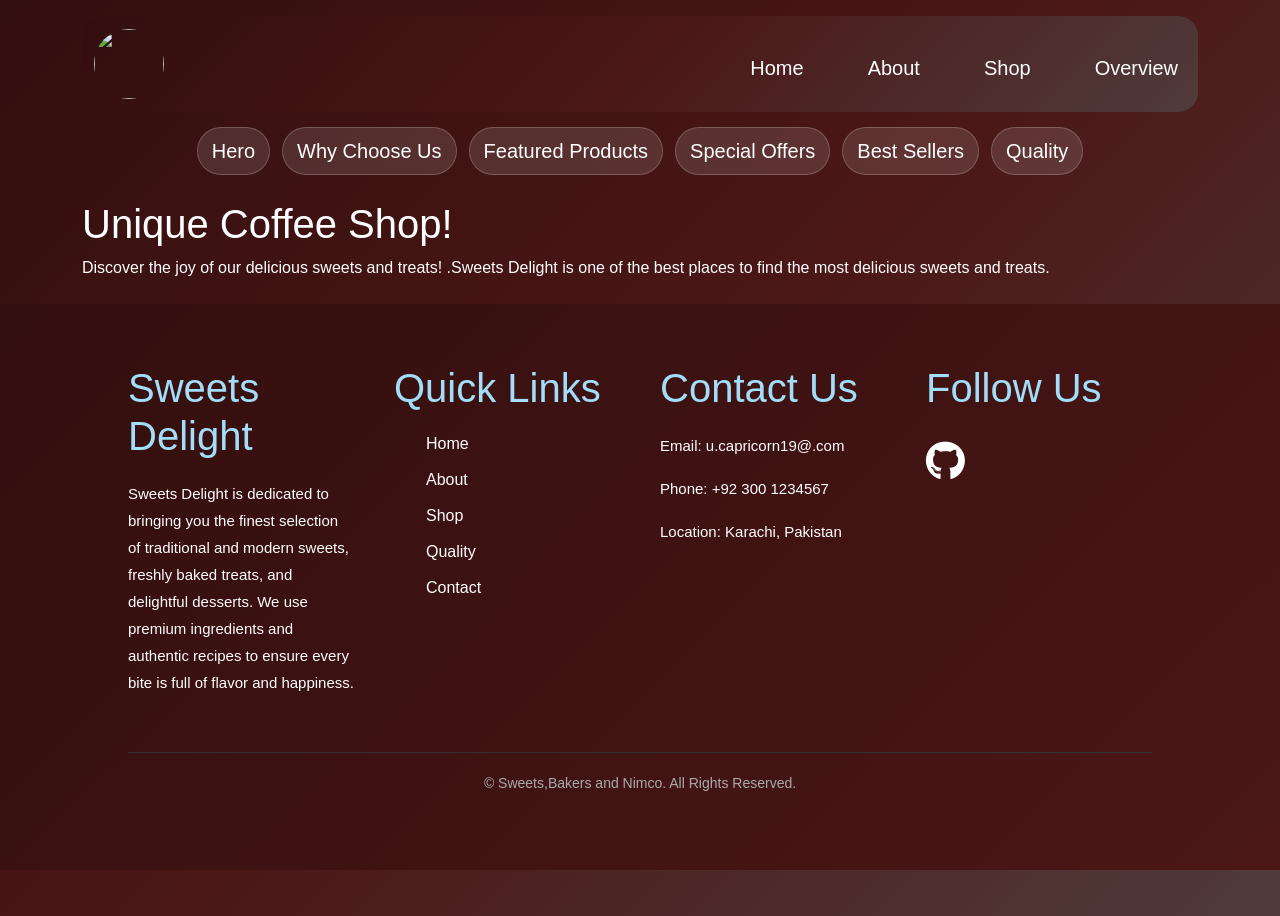
==== index.html @ 6c696651 "coffee" ====
<!DOCTYPE html>
<html lang="en">

<head>
    <meta charset="UTF-8">
    <meta name="viewport" content="width=device-width, initial-scale=1.0">
    <title>Sweets-Delight</title>
    <link rel="icon"
        href="https://encrypted-tbn0.gstatic.com/images?q=tbn:ANd9GcRHqGOe3bNOviGj0-IdmDJj21TCcK_6oTFHWf-xIBo3dw&s=10"
        type="image/x-icon">
    <link href="https://cdn.jsdelivr.net/npm/bootstrap@5.3.8/dist/css/bootstrap.min.css" rel="stylesheet"
        integrity="sha384-sRIl4kxILFvY47J16cr9ZwB07vP4J8+LH7qKQnuqkuIAvNWLzeN8tE5YBujZqJLB" crossorigin="anonymous">
    <link rel="stylesheet" href="https://cdnjs.cloudflare.com/ajax/libs/animate.css/4.1.1/animate.min.css" />
    <link rel="stylesheet" href="https://cdnjs.cloudflare.com/ajax/libs/font-awesome/6.5.1/css/all.min.css">
    <link rel="stylesheet" href="https://cdnjs.cloudflare.com/ajax/libs/animate.css/4.1.1/animate.min.css" />
    <link rel="stylesheet" href="https://cdn.jsdelivr.net/npm/bootstrap-icons@1.11.3/font/bootstrap-icons.min.css">
    <link rel="stylesheet" href="style.css">
</head>

<body>

    <div class="container-fluid">
        <div class="container">
            <nav class="navbar navbar-expand-lg navUl navnav mt-3">
                <div class="container-fluid">
                    <a class="navbar-brand" href="#"><img src="./images/bakery navbar.png" class="logo-1"></a>
                    <button class="navbar-toggler" type="button" data-bs-toggle="collapse"
                        data-bs-target="#navbarSupportedContent" aria-controls="navbarSupportedContent"
                        aria-expanded="false" aria-label="Toggle navigation">
                        <span class="navbar-toggler-icon"></span>
                    </button>
                    <div class="collapse navbar-collapse mt-2" id="navbarSupportedContent">
                        <ul class="navbar-nav navlist ms-auto mb-lg-0 gap-5">
                            <li class="nav-item">
                                <a class="nav-link blog" href="index.html">Home</a>
                            </li>
                            <li class="nav-item">
                                <a class="nav-link" href="about.html">About</a>
                            </li>
                            <li class="nav-item">
                                <a class="nav-link" href="shop.html">Shop</a>
                            </li>
                            <li class="nav-item">
                                <a class="nav-link" href="overview.html">Overview</a>
                            </li>
                        </ul>
                    </div>
                </div>
            </nav>
        </div>
    </div>
    <div class="page-section-nav">
        <a class="nav-link page-section-link" href="#hero">Hero</a>
        <a class="nav-link page-section-link" href="#why">Why Choose Us</a>
        <a class="nav-link page-section-link" href="#products">Featured Products</a>
        <a class="nav-link page-section-link" href="#special-offers">Special Offers</a>
        <a class="nav-link page-section-link" href="#best-sellers">Best Sellers</a>
        <a class="nav-link page-section-link" href="#quality">Quality</a>
    </div>


    <div class="container">
        <section class="hero my-4">
            <div class="hero-content">
                <h1>Unique Coffee Shop!</h1>
                <p class="sweetspara"> Discover the joy of our delicious sweets and treats! .Sweets Delight is one of
                    the best places to find the most delicious sweets and treats. </p>
            </div>
        </section>
    </div>


    <footer class="footer">
        <div class="footer-container">
            <div class="footer-col">
                <h2>Sweets Delight</h2>
                <p>
                    Sweets Delight is dedicated to bringing you the finest selection of traditional and modern sweets,
                    freshly baked treats, and delightful desserts. We use premium ingredients and authentic recipes to
                    ensure every bite is full of flavor and happiness.
                </p>
            </div>
            <div class="footer-col">
                <h2>Quick Links</h2>
                <ul>
                    <li><a href="index.html">Home</a></li>
                    <li><a href="about.html">About</a></li>
                    <li><a href="shop.html">Shop</a></li>
                    <li><a href="quality.html">Quality</a></li>
                    <li><a href="contact.html">Contact</a></li>
                </ul>
            </div>
            <div class="footer-col">
                <h2>Contact Us</h2>
                <p>Email: u.capricorn19@.com</p>
                <p>Phone: +92 300 1234567</p>
                <p>Location: Karachi, Pakistan</p>
            </div>
            <div class="footer-col">
                <h2>Follow Us</h2>
                <div class="social-icons">
                    <a href="https://github.com/UfaqFatima786" target="_blank">
                        <i class="fa-brands fa-github"></i>
                    </a>
                </div>
            </div>
        </div>
        <div class="footer-bottom">
            <p>© Sweets,Bakers and Nimco. All Rights Reserved.</p>
        </div>
    </footer>
    <script src="https://cdn.jsdelivr.net/npm/bootstrap@5.3.8/dist/js/bootstrap.bundle.min.js"
        integrity="sha384-FKyoEForCGlyvwx9Hj09JcYn3nv7wiPVlz7YYwJrWVcXK/BmnVDxM+D2scQbITxI"
        crossorigin="anonymous"></script>
    <script src="app.js"></script>
</body>

</html>
---- style.css ----
html {
    scroll-behavior: smooth;
}

body {
    background: linear-gradient(135deg, #330e0e, #4b1717, #503b3b);
    color: white;
    min-height: 100vh;
    margin: 0;
    overflow-x: hidden;
    font-family: 'Poppins', sans-serif;
}

.navbar {
    background: linear-gradient(135deg, #330e0e, #4b1717, #503b3b);
    border-radius: 20px;
    box-shadow: #9aecbc;
}

.page-section-nav {
    display: flex;
    flex-wrap: wrap;
    justify-content: center;
    gap: 12px;
    margin: 15px 0 25px;
    padding: 0 15px;
}

.page-section-link {
    padding: 8px 14px;
    border-radius: 999px;
    background: rgba(255, 255, 255, 0.12);
    border: 1px solid rgba(255, 255, 255, 0.2);
}

.page-section-link:hover {
    background: rgba(255, 255, 255, 0.24);
    color: #fff;
}

.logo-1 {
    width: 70px;
    height: 70px;
    border-radius: 50px;
}

.nav-link {
    color: white;
    transition: 0.3s ease;
    font-size: 20px;
    font-weight: 500px;
}

.nav-link:hover {
    color: #bff3f5;
    transform: scale(1.05);
    font-size: 20px;
}


.footer {
    background: linear-gradient(135deg, #330e0e, #4b1717);
    padding: 60px 10%;
    color: white;
    font-family: Arial, Helvetica, sans-serif;
}

.footer-container {
    display: grid;
    grid-template-columns: repeat(4, 1fr);
    gap: 40px;
}

.footer-col h2 {
    color: #a2defa;
    margin-bottom: 20px;
    font-size: 40px;
    font-weight: 500;
}

.footer-col p {
    color: #ffffff;
    line-height: 1.8;
    font-size: 15px;
}

.footer-col ul {
    list-style: none;
}

.footer-col ul li {
    margin-bottom: 12px;
}

.footer-col ul li a {
    text-decoration: none;
    color: #ffffff;
    transition: 0.3s;
}

.footer-col ul li a:hover {
    color: #abadff;
    padding-left: 5px;
}

.social-icons {
    display: flex;
    flex-direction: column;
    gap: 12px;
}

.social-icons a {
    text-decoration: none;
    color: #ffffff;
    font-size: 40px;
    transition: 0.3s;
}

.social-icons a:hover {
    color: #00ffaa;
    transform: translateX(5px);
}

.footer-bottom {
    text-align: center;
    border-top: 1px solid #333;
    margin-top: 40px;
    padding-top: 20px;
}

.footer-bottom p {
    color: #aaa;
    font-size: 14px;
}

@media(max-width:992px) {
    .navbar {
        text-align: center;
    }
}


@media(max-width:768px) {
    .footer {
        padding: 50px 20px;
    }

    .footer-container {
        grid-template-columns: 1fr;
        text-align: center;
        justify-items: center;
        align-items: center;
        gap: 30px;
    }

    .footer-col {
        width: 100%;
        display: flex;
        flex-direction: column;
        align-items: center;
        text-align: center;
    }

    .footer-col ul {
        padding: 0;
        margin: 0;
        list-style: none;
    }

    .footer-col ul li {
        margin: 10px 0;
    }

    .footer-col a {
        text-decoration: none;
    }

    .social-icons {
        display: flex;
        justify-content: center;
        align-items: center;
        gap: 15px;
    }

    .footer-bottom {
        text-align: center;
        margin-top: 30px;
    }

    .sweets-hero {
        text-align: center;
    }

    .bakery-heading {
        font-size: 32px;
        margin-top: 20px;
    }

    .sweetspara {
        font-size: 15px;
        padding: 0 20px;
    }
}
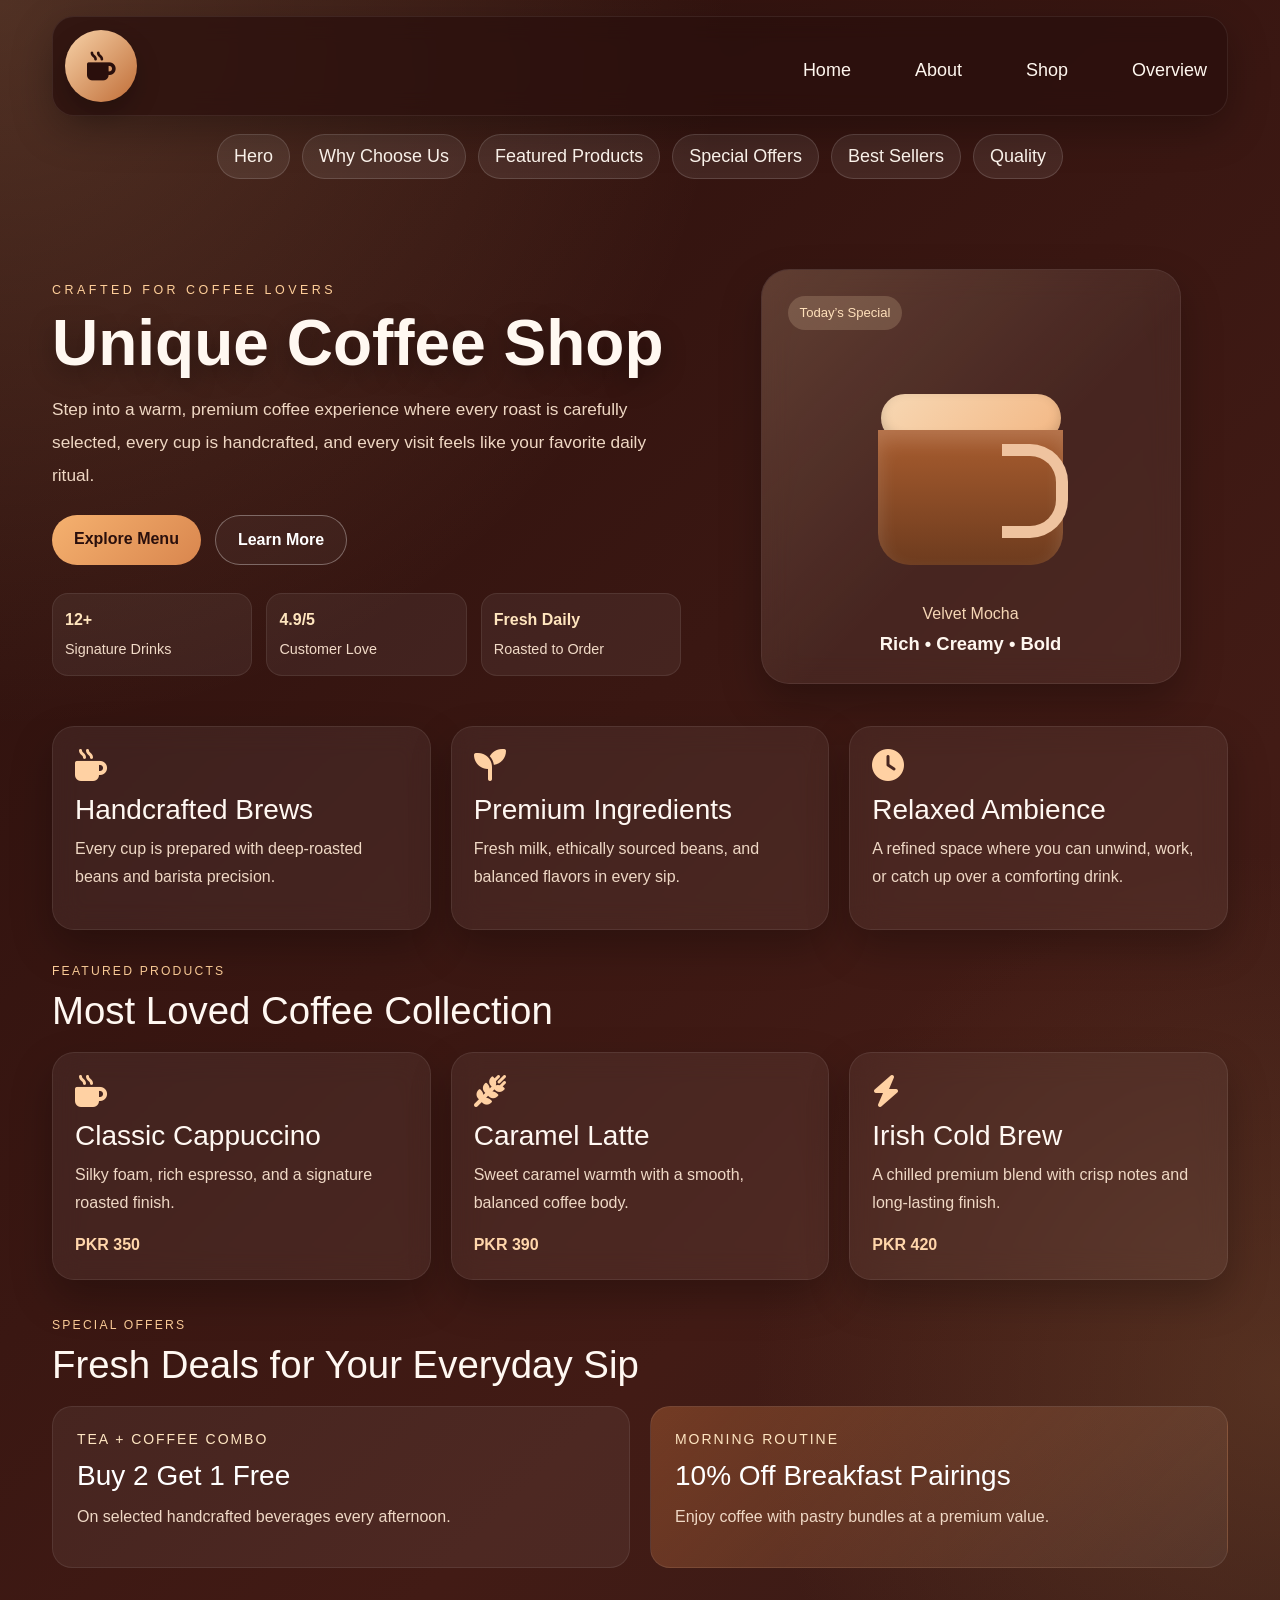
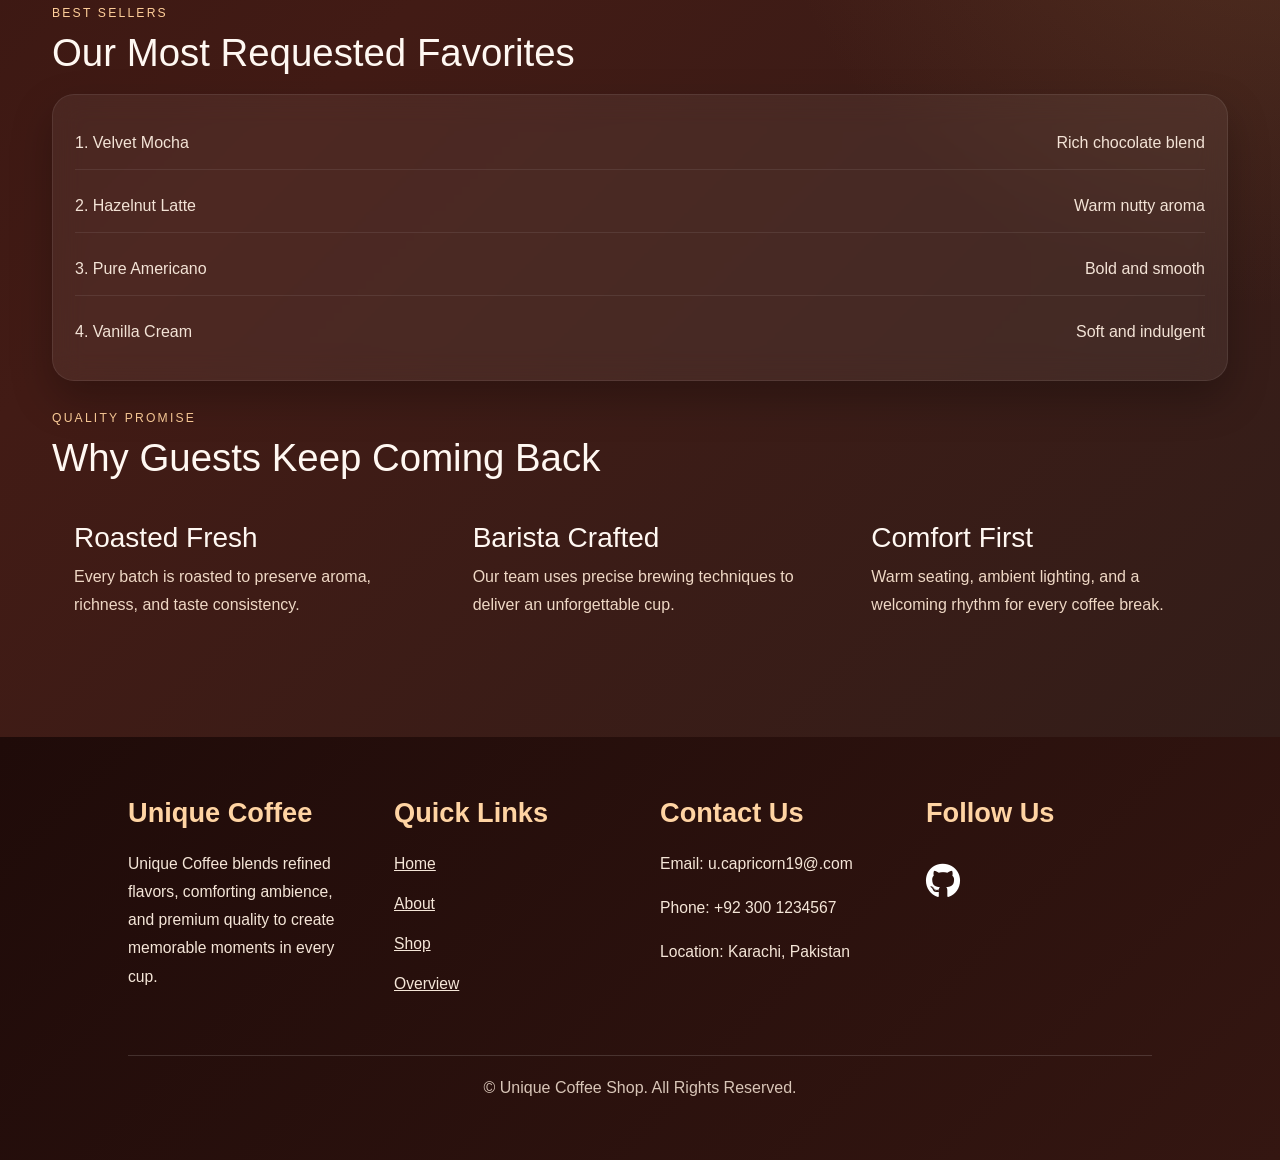
==== commit aff87d3e: "coffee" ====
--- a/index.html
+++ b/index.html
@@ -4,7 +4,7 @@
 <head>
     <meta charset="UTF-8">
     <meta name="viewport" content="width=device-width, initial-scale=1.0">
-    <title>Sweets-Delight</title>
+    <title>Unique Coffee Shop</title>
     <link rel="icon"
         href="https://encrypted-tbn0.gstatic.com/images?q=tbn:ANd9GcRHqGOe3bNOviGj0-IdmDJj21TCcK_6oTFHWf-xIBo3dw&s=10"
         type="image/x-icon">
@@ -18,101 +18,247 @@
 </head>
 
 <body>
-
-    <div class="container-fluid">
-        <div class="container">
-            <nav class="navbar navbar-expand-lg navUl navnav mt-3">
-                <div class="container-fluid">
-                    <a class="navbar-brand" href="#"><img src="./images/bakery navbar.png" class="logo-1"></a>
-                    <button class="navbar-toggler" type="button" data-bs-toggle="collapse"
-                        data-bs-target="#navbarSupportedContent" aria-controls="navbarSupportedContent"
-                        aria-expanded="false" aria-label="Toggle navigation">
-                        <span class="navbar-toggler-icon"></span>
-                    </button>
-                    <div class="collapse navbar-collapse mt-2" id="navbarSupportedContent">
-                        <ul class="navbar-nav navlist ms-auto mb-lg-0 gap-5">
-                            <li class="nav-item">
-                                <a class="nav-link blog" href="index.html">Home</a>
-                            </li>
-                            <li class="nav-item">
-                                <a class="nav-link" href="about.html">About</a>
-                            </li>
-                            <li class="nav-item">
-                                <a class="nav-link" href="shop.html">Shop</a>
-                            </li>
-                            <li class="nav-item">
-                                <a class="nav-link" href="overview.html">Overview</a>
-                            </li>
-                        </ul>
-                    </div>
-                </div>
-            </nav>
-        </div>
-    </div>
-    <div class="page-section-nav">
-        <a class="nav-link page-section-link" href="#hero">Hero</a>
-        <a class="nav-link page-section-link" href="#why">Why Choose Us</a>
-        <a class="nav-link page-section-link" href="#products">Featured Products</a>
-        <a class="nav-link page-section-link" href="#special-offers">Special Offers</a>
-        <a class="nav-link page-section-link" href="#best-sellers">Best Sellers</a>
-        <a class="nav-link page-section-link" href="#quality">Quality</a>
-    </div>
-
-
-    <div class="container">
-        <section class="hero my-4">
-            <div class="hero-content">
-                <h1>Unique Coffee Shop!</h1>
-                <p class="sweetspara"> Discover the joy of our delicious sweets and treats! .Sweets Delight is one of
-                    the best places to find the most delicious sweets and treats. </p>
-            </div>
-        </section>
-    </div>
-
-
-    <footer class="footer">
-        <div class="footer-container">
-            <div class="footer-col">
-                <h2>Sweets Delight</h2>
-                <p>
-                    Sweets Delight is dedicated to bringing you the finest selection of traditional and modern sweets,
-                    freshly baked treats, and delightful desserts. We use premium ingredients and authentic recipes to
-                    ensure every bite is full of flavor and happiness.
-                </p>
-            </div>
-            <div class="footer-col">
-                <h2>Quick Links</h2>
-                <ul>
-                    <li><a href="index.html">Home</a></li>
-                    <li><a href="about.html">About</a></li>
-                    <li><a href="shop.html">Shop</a></li>
-                    <li><a href="quality.html">Quality</a></li>
-                    <li><a href="contact.html">Contact</a></li>
-                </ul>
-            </div>
-            <div class="footer-col">
-                <h2>Contact Us</h2>
-                <p>Email: u.capricorn19@.com</p>
-                <p>Phone: +92 300 1234567</p>
-                <p>Location: Karachi, Pakistan</p>
-            </div>
-            <div class="footer-col">
-                <h2>Follow Us</h2>
-                <div class="social-icons">
-                    <a href="https://github.com/UfaqFatima786" target="_blank">
-                        <i class="fa-brands fa-github"></i>
-                    </a>
-                </div>
+    <div class="site-shell">
+        <div class="container-fluid">
+            <div class="container">
+                <nav class="navbar navbar-expand-lg navUl navnav mt-3">
+                    <div class="container-fluid">
+                        <a class="navbar-brand" href="index.html" aria-label="Unique Coffee Shop home">
+                            <span class="logo-1"><i class="fa-solid fa-mug-hot"></i></span>
+                        </a>
+                        <button class="navbar-toggler" type="button" data-bs-toggle="collapse"
+                            data-bs-target="#navbarSupportedContent" aria-controls="navbarSupportedContent"
+                            aria-expanded="false" aria-label="Toggle navigation">
+                            <span class="navbar-toggler-icon"></span>
+                        </button>
+                        <div class="collapse navbar-collapse mt-2" id="navbarSupportedContent">
+                            <ul class="navbar-nav navlist ms-auto mb-lg-0 gap-5">
+                                <li class="nav-item">
+                                    <a class="nav-link blog" href="index.html">Home</a>
+                                </li>
+                                <li class="nav-item">
+                                    <a class="nav-link" href="about.html">About</a>
+                                </li>
+                                <li class="nav-item">
+                                    <a class="nav-link" href="shop.html">Shop</a>
+                                </li>
+                                <li class="nav-item">
+                                    <a class="nav-link" href="overview.html">Overview</a>
+                                </li>
+                            </ul>
+                        </div>
+                    </div>
+                </nav>
             </div>
         </div>
-        <div class="footer-bottom">
-            <p>© Sweets,Bakers and Nimco. All Rights Reserved.</p>
+
+        <div class="page-section-nav">
+            <a class="nav-link page-section-link" href="#hero">Hero</a>
+            <a class="nav-link page-section-link" href="#why">Why Choose Us</a>
+            <a class="nav-link page-section-link" href="#products">Featured Products</a>
+            <a class="nav-link page-section-link" href="#special-offers">Special Offers</a>
+            <a class="nav-link page-section-link" href="#best-sellers">Best Sellers</a>
+            <a class="nav-link page-section-link" href="#quality">Quality</a>
         </div>
-    </footer>
+
+        <main class="container py-3">
+            <section class="hero-section" id="hero">
+                <div class="hero-copy">
+                    <span class="eyebrow">Crafted For Coffee Lovers</span>
+                    <h1>Unique Coffee Shop</h1>
+                    <p>
+                        Step into a warm, premium coffee experience where every roast is carefully selected,
+                        every cup is handcrafted, and every visit feels like your favorite daily ritual.
+                    </p>
+                    <div class="hero-actions">
+                        <a href="shop.html" class="btn btn-primary premium-btn">Explore Menu</a>
+                        <a href="about.html" class="btn btn-outline-light premium-btn-outline">Learn More</a>
+                    </div>
+                    <div class="hero-stats">
+                        <div>
+                            <strong>12+</strong>
+                            <span>Signature Drinks</span>
+                        </div>
+                        <div>
+                            <strong>4.9/5</strong>
+                            <span>Customer Love</span>
+                        </div>
+                        <div>
+                            <strong>Fresh Daily</strong>
+                            <span>Roasted to Order</span>
+                        </div>
+                    </div>
+                </div>
+
+                <div class="hero-visual">
+                    <div class="cup-card glass-card">
+                        <div class="cup-badge">Today’s Special</div>
+                        <div class="cup-design">
+                            <div class="cup-top"></div>
+                            <div class="cup-body"></div>
+                            <div class="cup-handle"></div>
+                        </div>
+                        <div class="cup-meta">
+                            <span>Velvet Mocha</span>
+                            <strong>Rich • Creamy • Bold</strong>
+                        </div>
+                    </div>
+                </div>
+            </section>
+
+            <section class="icon-grid" id="why">
+                <div class="info-card glass-card">
+                    <i class="fa-solid fa-mug-hot"></i>
+                    <h3>Handcrafted Brews</h3>
+                    <p>Every cup is prepared with deep-roasted beans and barista precision.</p>
+                </div>
+                <div class="info-card glass-card">
+                    <i class="fa-solid fa-seedling"></i>
+                    <h3>Premium Ingredients</h3>
+                    <p>Fresh milk, ethically sourced beans, and balanced flavors in every sip.</p>
+                </div>
+                <div class="info-card glass-card">
+                    <i class="fa-solid fa-clock"></i>
+                    <h3>Relaxed Ambience</h3>
+                    <p>A refined space where you can unwind, work, or catch up over a comforting drink.</p>
+                </div>
+            </section>
+
+            <section class="section-panel" id="products">
+                <div class="section-heading">
+                    <span>Featured Products</span>
+                    <h2>Most Loved Coffee Collection</h2>
+                </div>
+                <div class="product-grid">
+                    <article class="product-card glass-card">
+                        <div class="product-icon"><i class="fa-solid fa-mug-hot"></i></div>
+                        <h3>Classic Cappuccino</h3>
+                        <p>Silky foam, rich espresso, and a signature roasted finish.</p>
+                        <strong>PKR 350</strong>
+                    </article>
+                    <article class="product-card glass-card">
+                        <div class="product-icon"><i class="fa-solid fa-wheat-awn"></i></div>
+                        <h3>Caramel Latte</h3>
+                        <p>Sweet caramel warmth with a smooth, balanced coffee body.</p>
+                        <strong>PKR 390</strong>
+                    </article>
+                    <article class="product-card glass-card">
+                        <div class="product-icon"><i class="fa-solid fa-bolt"></i></div>
+                        <h3>Irish Cold Brew</h3>
+                        <p>A chilled premium blend with crisp notes and long-lasting finish.</p>
+                        <strong>PKR 420</strong>
+                    </article>
+                </div>
+            </section>
+
+            <section class="section-panel offer-strip" id="special-offers">
+                <div class="section-heading">
+                    <span>Special Offers</span>
+                    <h2>Fresh Deals for Your Everyday Sip</h2>
+                </div>
+                <div class="offer-grid">
+                    <div class="offer-card">
+                        <small>Tea + Coffee Combo</small>
+                        <h3>Buy 2 Get 1 Free</h3>
+                        <p>On selected handcrafted beverages every afternoon.</p>
+                    </div>
+                    <div class="offer-card accent">
+                        <small>Morning Routine</small>
+                        <h3>10% Off Breakfast Pairings</h3>
+                        <p>Enjoy coffee with pastry bundles at a premium value.</p>
+                    </div>
+                </div>
+            </section>
+
+            <section class="section-panel" id="best-sellers">
+                <div class="section-heading">
+                    <span>Best Sellers</span>
+                    <h2>Our Most Requested Favorites</h2>
+                </div>
+                <div class="best-seller-list glass-card">
+                    <div class="seller-row">
+                        <span>1. Velvet Mocha</span>
+                        <span>Rich chocolate blend</span>
+                    </div>
+                    <div class="seller-row">
+                        <span>2. Hazelnut Latte</span>
+                        <span>Warm nutty aroma</span>
+                    </div>
+                    <div class="seller-row">
+                        <span>3. Pure Americano</span>
+                        <span>Bold and smooth</span>
+                    </div>
+                    <div class="seller-row">
+                        <span>4. Vanilla Cream</span>
+                        <span>Soft and indulgent</span>
+                    </div>
+                </div>
+            </section>
+
+            <section class="section-panel quality-panel" id="quality">
+                <div class="section-heading">
+                    <span>Quality Promise</span>
+                    <h2>Why Guests Keep Coming Back</h2>
+                </div>
+                <div class="quality-grid">
+                    <div class="quality-card">
+                        <h3>Roasted Fresh</h3>
+                        <p>Every batch is roasted to preserve aroma, richness, and taste consistency.</p>
+                    </div>
+                    <div class="quality-card">
+                        <h3>Barista Crafted</h3>
+                        <p>Our team uses precise brewing techniques to deliver an unforgettable cup.</p>
+                    </div>
+                    <div class="quality-card">
+                        <h3>Comfort First</h3>
+                        <p>Warm seating, ambient lighting, and a welcoming rhythm for every coffee break.</p>
+                    </div>
+                </div>
+            </section>
+        </main>
+
+        <footer class="footer">
+            <div class="footer-container">
+                <div class="footer-col">
+                    <h2>Unique Coffee</h2>
+                    <p>
+                        Unique Coffee blends refined flavors, comforting ambience, and premium quality to create
+                        memorable moments in every cup.
+                    </p>
+                </div>
+                <div class="footer-col">
+                    <h2>Quick Links</h2>
+                    <ul>
+                        <li><a href="index.html">Home</a></li>
+                        <li><a href="about.html">About</a></li>
+                        <li><a href="shop.html">Shop</a></li>
+                        <li><a href="overview.html">Overview</a></li>
+                    </ul>
+                </div>
+                <div class="footer-col">
+                    <h2>Contact Us</h2>
+                    <p>Email: u.capricorn19@.com</p>
+                    <p>Phone: +92 300 1234567</p>
+                    <p>Location: Karachi, Pakistan</p>
+                </div>
+                <div class="footer-col">
+                    <h2>Follow Us</h2>
+                    <div class="social-icons">
+                        <a href="https://github.com/UfaqFatima786" target="_blank">
+                            <i class="fa-brands fa-github"></i>
+                        </a>
+                    </div>
+                </div>
+            </div>
+            <div class="footer-bottom">
+                <p>© Unique Coffee Shop. All Rights Reserved.</p>
+            </div>
+        </footer>
+    </div>
+
     <script src="https://cdn.jsdelivr.net/npm/bootstrap@5.3.8/dist/js/bootstrap.bundle.min.js"
         integrity="sha384-FKyoEForCGlyvwx9Hj09JcYn3nv7wiPVlz7YYwJrWVcXK/BmnVDxM+D2scQbITxI"
         crossorigin="anonymous"></script>
-    <script src="app.js"></script>
 </body>
 
 </html>
--- a/style.css
+++ b/style.css
@@ -3,18 +3,52 @@
 }
 
 body {
-    background: linear-gradient(135deg, #330e0e, #4b1717, #503b3b);
-    color: white;
+    margin: 0;
     min-height: 100vh;
-    margin: 0;
     overflow-x: hidden;
     font-family: 'Poppins', sans-serif;
+    color: #f8efe6;
+    background:
+        radial-gradient(circle at top left, rgba(255, 203, 145, 0.18), transparent 24%),
+        radial-gradient(circle at right center, rgba(134, 88, 52, 0.35), transparent 28%),
+        linear-gradient(135deg, #2a0f0c, #421b15, #2f1e1a);
+}
+
+.site-shell {
+    position: relative;
 }
 
 .navbar {
-    background: linear-gradient(135deg, #330e0e, #4b1717, #503b3b);
-    border-radius: 20px;
-    box-shadow: #9aecbc;
+    background: rgba(42, 15, 12, 0.75);
+    border: 1px solid rgba(255, 255, 255, 0.08);
+    border-radius: 22px;
+    box-shadow: 0 14px 40px rgba(0, 0, 0, 0.28);
+    backdrop-filter: blur(12px);
+}
+
+.logo-1 {
+    width: 72px;
+    height: 72px;
+    border-radius: 50%;
+    display: flex;
+    align-items: center;
+    justify-content: center;
+    background: linear-gradient(135deg, #f7d2a8, #c06d37);
+    color: #2a0f0c;
+    font-size: 1.8rem;
+    box-shadow: 0 12px 24px rgba(0, 0, 0, 0.24);
+}
+
+.nav-link {
+    color: #fff7ef;
+    font-size: 18px;
+    font-weight: 500;
+    transition: 0.3s ease;
+}
+
+.nav-link:hover {
+    color: #ffd3a1;
+    transform: translateY(-2px);
 }
 
 .page-section-nav {
@@ -22,47 +56,338 @@
     flex-wrap: wrap;
     justify-content: center;
     gap: 12px;
-    margin: 15px 0 25px;
+    margin: 18px 0 28px;
     padding: 0 15px;
 }
 
 .page-section-link {
-    padding: 8px 14px;
+    padding: 8px 16px;
     border-radius: 999px;
-    background: rgba(255, 255, 255, 0.12);
-    border: 1px solid rgba(255, 255, 255, 0.2);
+    background: rgba(255, 255, 255, 0.08);
+    border: 1px solid rgba(255, 255, 255, 0.14);
 }
 
 .page-section-link:hover {
-    background: rgba(255, 255, 255, 0.24);
+    background: rgba(255, 255, 255, 0.2);
     color: #fff;
 }
 
-.logo-1 {
-    width: 70px;
-    height: 70px;
-    border-radius: 50px;
-}
-
-.nav-link {
-    color: white;
-    transition: 0.3s ease;
-    font-size: 20px;
-    font-weight: 500px;
-}
-
-.nav-link:hover {
-    color: #bff3f5;
-    transform: scale(1.05);
-    font-size: 20px;
-}
-
+.container {
+    max-width: 1200px;
+}
+
+.hero-section {
+    display: grid;
+    grid-template-columns: 1.1fr 0.9fr;
+    gap: 32px;
+    align-items: center;
+    padding: 46px 0 22px;
+}
+
+.hero-copy h1 {
+    font-size: clamp(2.9rem, 5vw, 4.7rem);
+    font-weight: 800;
+    line-height: 1.05;
+    margin-bottom: 16px;
+    color: #fff8f1;
+    text-shadow: 0 8px 24px rgba(0, 0, 0, 0.35);
+}
+
+.hero-copy p {
+    max-width: 640px;
+    color: #efd7c3;
+    font-size: 1.08rem;
+    line-height: 1.9;
+}
+
+.eyebrow {
+    display: inline-block;
+    font-size: 0.78rem;
+    letter-spacing: 0.28em;
+    text-transform: uppercase;
+    color: #ffcf9a;
+    margin-bottom: 10px;
+}
+
+.hero-actions {
+    display: flex;
+    gap: 14px;
+    margin: 24px 0 28px;
+    flex-wrap: wrap;
+}
+
+.premium-btn,
+.premium-btn-outline {
+    padding: 12px 22px;
+    border-radius: 999px;
+    font-weight: 700;
+}
+
+.premium-btn {
+    background: linear-gradient(135deg, #f5b16f, #d9864e);
+    border: none;
+    color: #2a0f0c;
+}
+
+.premium-btn:hover {
+    background: linear-gradient(135deg, #ffd6a5, #ef9f64);
+    color: #2a0f0c;
+}
+
+.premium-btn-outline {
+    border: 1px solid rgba(255, 255, 255, 0.32);
+    color: #fff;
+    background: rgba(255, 255, 255, 0.04);
+}
+
+.hero-stats {
+    display: grid;
+    grid-template-columns: repeat(3, minmax(110px, 1fr));
+    gap: 14px;
+}
+
+.hero-stats div {
+    padding: 14px 12px;
+    border-radius: 16px;
+    background: rgba(255, 255, 255, 0.06);
+    border: 1px solid rgba(255, 255, 255, 0.08);
+}
+
+.hero-stats strong {
+    display: block;
+    color: #ffe5be;
+    margin-bottom: 5px;
+}
+
+.hero-stats span {
+    color: #f1dac7;
+    font-size: 0.9rem;
+}
+
+.hero-visual {
+    display: flex;
+    justify-content: center;
+}
+
+.glass-card {
+    background: rgba(255, 255, 255, 0.06);
+    border: 1px solid rgba(255, 255, 255, 0.08);
+    box-shadow: 0 18px 40px rgba(0, 0, 0, 0.26);
+    backdrop-filter: blur(14px);
+}
+
+.cup-card {
+    width: min(420px, 100%);
+    padding: 26px;
+    border-radius: 28px;
+    position: relative;
+    overflow: hidden;
+}
+
+.cup-card::before {
+    content: "";
+    position: absolute;
+    inset: 0;
+    background: linear-gradient(135deg, rgba(255, 207, 155, 0.16), transparent 55%);
+    pointer-events: none;
+}
+
+.cup-badge {
+    display: inline-block;
+    padding: 7px 12px;
+    border-radius: 999px;
+    background: rgba(255, 226, 186, 0.18);
+    color: #ffe3bf;
+    font-size: 0.82rem;
+    margin-bottom: 22px;
+}
+
+.cup-design {
+    position: relative;
+    display: flex;
+    align-items: center;
+    justify-content: center;
+    height: 250px;
+}
+
+.cup-top {
+    width: 180px;
+    height: 48px;
+    border-radius: 999px;
+    background: linear-gradient(135deg, #f7d8b4, #f3b784);
+    position: absolute;
+    top: 42px;
+    box-shadow: inset 0 -4px 12px rgba(0, 0, 0, 0.16);
+}
+
+.cup-body {
+    width: 185px;
+    height: 135px;
+    border-radius: 0 0 32px 32px;
+    background: linear-gradient(180deg, #a95d2f, #6d3b1e);
+    position: absolute;
+    top: 78px;
+    box-shadow: inset 0 10px 20px rgba(255, 255, 255, 0.16);
+}
+
+.cup-handle {
+    width: 66px;
+    height: 94px;
+    border: 12px solid #efc39f;
+    border-left: none;
+    border-radius: 0 38px 38px 0;
+    position: absolute;
+    top: 92px;
+    right: 86px;
+}
+
+.cup-meta {
+    display: flex;
+    flex-direction: column;
+    gap: 4px;
+    text-align: center;
+}
+
+.cup-meta span {
+    color: #f5d6b5;
+}
+
+.cup-meta strong {
+    font-size: 1.15rem;
+    color: #fff7ef;
+}
+
+.icon-grid,
+.product-grid,
+.offer-grid,
+.quality-grid {
+    display: grid;
+    gap: 20px;
+}
+
+.icon-grid {
+    grid-template-columns: repeat(3, 1fr);
+    margin: 20px 0 28px;
+}
+
+.info-card,
+.product-card,
+.quality-card,
+.best-seller-list {
+    border-radius: 22px;
+    padding: 22px;
+}
+
+.info-card i,
+.product-icon i {
+    font-size: 2rem;
+    color: #ffd1a3;
+    margin-bottom: 12px;
+}
+
+.info-card h3,
+.product-card h3,
+.quality-card h3,
+.section-heading h2 {
+    color: #fff8f2;
+}
+
+.info-card p,
+.product-card p,
+.quality-card p,
+.offer-card p {
+    color: #efd8c5;
+    line-height: 1.75;
+}
+
+.section-panel {
+    margin: 22px 0 24px;
+}
+
+.section-heading {
+    margin-bottom: 18px;
+}
+
+.section-heading span {
+    display: inline-block;
+    color: #ffcf9a;
+    text-transform: uppercase;
+    letter-spacing: 0.18em;
+    font-size: 0.76rem;
+    margin-bottom: 8px;
+}
+
+.section-heading h2 {
+    font-size: clamp(1.8rem, 3vw, 2.6rem);
+    margin: 0;
+}
+
+.product-grid {
+    grid-template-columns: repeat(3, 1fr);
+}
+
+.product-card strong {
+    color: #ffd6ab;
+}
+
+.offer-strip {
+    padding: 8px 0;
+}
+
+.offer-grid {
+    grid-template-columns: repeat(2, 1fr);
+}
+
+.offer-card {
+    padding: 20px 24px;
+    border-radius: 20px;
+    background: rgba(255, 255, 255, 0.06);
+    border: 1px solid rgba(255, 255, 255, 0.08);
+}
+
+.offer-card.accent {
+    background: linear-gradient(135deg, rgba(215, 124, 66, 0.33), rgba(255, 255, 255, 0.06));
+}
+
+.offer-card small {
+    color: #ffe6c2;
+    text-transform: uppercase;
+    letter-spacing: 0.14em;
+}
+
+.offer-card h3 {
+    margin: 8px 0 10px;
+    color: #fff;
+}
+
+.best-seller-list {
+    display: flex;
+    flex-direction: column;
+    gap: 10px;
+}
+
+.seller-row {
+    display: flex;
+    justify-content: space-between;
+    gap: 12px;
+    padding: 14px 0;
+    border-bottom: 1px solid rgba(255, 255, 255, 0.08);
+    color: #f3e3d6;
+}
+
+.seller-row:last-child {
+    border-bottom: none;
+}
+
+.quality-grid {
+    grid-template-columns: repeat(3, 1fr);
+}
 
 .footer {
-    background: linear-gradient(135deg, #330e0e, #4b1717);
+    background: linear-gradient(135deg, #1f0b09, #341611);
     padding: 60px 10%;
     color: white;
-    font-family: Arial, Helvetica, sans-serif;
+    margin-top: 40px;
 }
 
 .footer-container {
@@ -72,132 +397,113 @@
 }
 
 .footer-col h2 {
-    color: #a2defa;
+    color: #ffd4a3;
     margin-bottom: 20px;
-    font-size: 40px;
-    font-weight: 500;
-}
-
-.footer-col p {
-    color: #ffffff;
+    font-size: 1.7rem;
+    font-weight: 700;
+}
+
+.footer-col p,
+.footer-col li,
+.footer-col a {
+    color: #f5e6d8;
     line-height: 1.8;
-    font-size: 15px;
+    font-size: 0.98rem;
 }
 
 .footer-col ul {
     list-style: none;
+    padding: 0;
 }
 
 .footer-col ul li {
     margin-bottom: 12px;
 }
 
-.footer-col ul li a {
-    text-decoration: none;
+.footer-col ul li a:hover {
     color: #ffffff;
-    transition: 0.3s;
-}
-
-.footer-col ul li a:hover {
-    color: #abadff;
     padding-left: 5px;
 }
 
 .social-icons {
     display: flex;
-    flex-direction: column;
     gap: 12px;
 }
 
 .social-icons a {
     text-decoration: none;
     color: #ffffff;
-    font-size: 40px;
+    font-size: 2.2rem;
     transition: 0.3s;
 }
 
 .social-icons a:hover {
-    color: #00ffaa;
-    transform: translateX(5px);
+    color: #ffd4a3;
+    transform: translateY(-3px);
 }
 
 .footer-bottom {
     text-align: center;
-    border-top: 1px solid #333;
+    border-top: 1px solid rgba(255, 255, 255, 0.14);
     margin-top: 40px;
     padding-top: 20px;
 }
 
 .footer-bottom p {
-    color: #aaa;
-    font-size: 14px;
-}
-
-@media(max-width:992px) {
-    .navbar {
+    color: #d8c5b7;
+    margin: 0;
+}
+
+@media (max-width: 992px) {
+    .hero-section,
+    .icon-grid,
+    .product-grid,
+    .offer-grid,
+    .quality-grid,
+    .footer-container {
+        grid-template-columns: 1fr;
+    }
+
+    .hero-section {
         text-align: center;
     }
-}
-
-
-@media(max-width:768px) {
+
+    .hero-copy p {
+        margin: 0 auto;
+    }
+
+    .hero-actions,
+    .hero-stats {
+        justify-content: center;
+    }
+
+    .hero-stats {
+        grid-template-columns: repeat(3, minmax(100px, 1fr));
+    }
+}
+
+@media (max-width: 768px) {
+    .hero-copy h1 {
+        font-size: 2.5rem;
+    }
+
+    .hero-stats {
+        grid-template-columns: 1fr;
+    }
+
+    .seller-row {
+        flex-direction: column;
+    }
+
     .footer {
         padding: 50px 20px;
     }
 
-    .footer-container {
-        grid-template-columns: 1fr;
+    .footer-col {
         text-align: center;
-        justify-items: center;
-        align-items: center;
-        gap: 30px;
-    }
-
-    .footer-col {
-        width: 100%;
-        display: flex;
-        flex-direction: column;
-        align-items: center;
-        text-align: center;
-    }
-
-    .footer-col ul {
-        padding: 0;
-        margin: 0;
-        list-style: none;
-    }
-
-    .footer-col ul li {
-        margin: 10px 0;
-    }
-
-    .footer-col a {
-        text-decoration: none;
     }
 
     .social-icons {
-        display: flex;
         justify-content: center;
-        align-items: center;
-        gap: 15px;
-    }
-
-    .footer-bottom {
-        text-align: center;
-        margin-top: 30px;
-    }
-
-    .sweets-hero {
-        text-align: center;
-    }
-
-    .bakery-heading {
-        font-size: 32px;
-        margin-top: 20px;
-    }
-
-    .sweetspara {
-        font-size: 15px;
-        padding: 0 20px;
     }
 }
